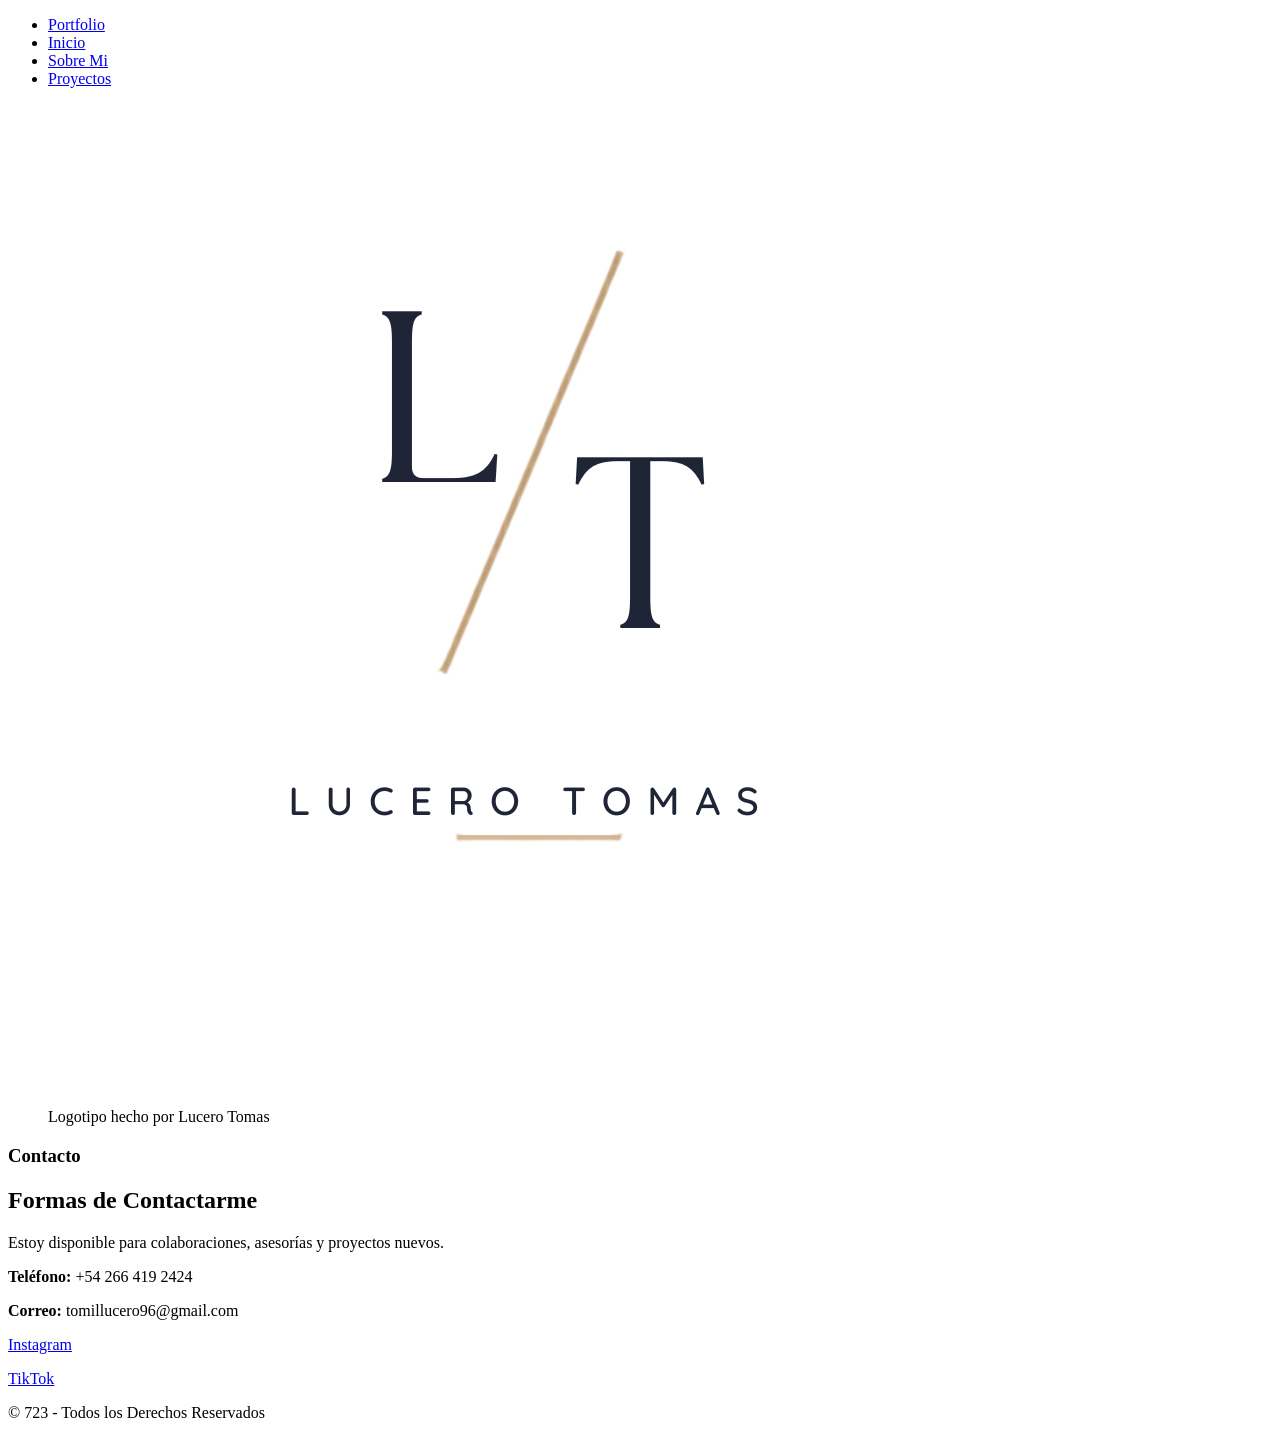
==== pages/contacto.html @ 17ef7643 "merge completado" ====
<!DOCTYPE html>
<html lang="en">
<head>
    <meta charset="UTF-8">
    <meta name="viewport" content="width=device-width, initial-scale=1.0">
    <title>Contacto</title>
</head>
  <body>
    
  <header>

   <nav>
      <ul>

       <li><a href="/index.html">Portfolio</a></li>
       <li><a href="/pages/inicio.html">Inicio</a></li>
       <li><a href="/pages/sobre-mi.html">Sobre Mi</a></li>
       <li><a href="/pages/proyectos.html">Proyectos</a></li>

     </ul>
</nav>

   <figure>

    <img src="/assets/L.png" alt="Logotipo de una L y una t que debajo dice Lucero Tomas">
    <figcaption>Logotipo hecho por Lucero Tomas</figcaption>
 
   </figure>

  </header>

  <main>

    
    <section id="Contacto">

      <article>
        <h1>Contacto</h1>
        <h2>Formas de Contactarme</h2>
        <p>Estoy disponible para colaboraciones, asesorías y proyectos nuevos.</p>
        <p><strong>Teléfono:</strong> +54 266 419 2424</p>
        <p><strong>Correo:</strong> tomillucero96@gmail.com</p>
      </article>
    </section>

  </main>

<footer>

<p><a href="https://www.instagram.com/tomillucero/" target="_blank">Instagram</a></p>
<p><a href="https://www.tiktok.com/@zeetaka_" target="_blank">TikTok</a></p>
<p>&copy; 723 - Todos los Derechos Reservados</p>

</footer>


</body>
</html>
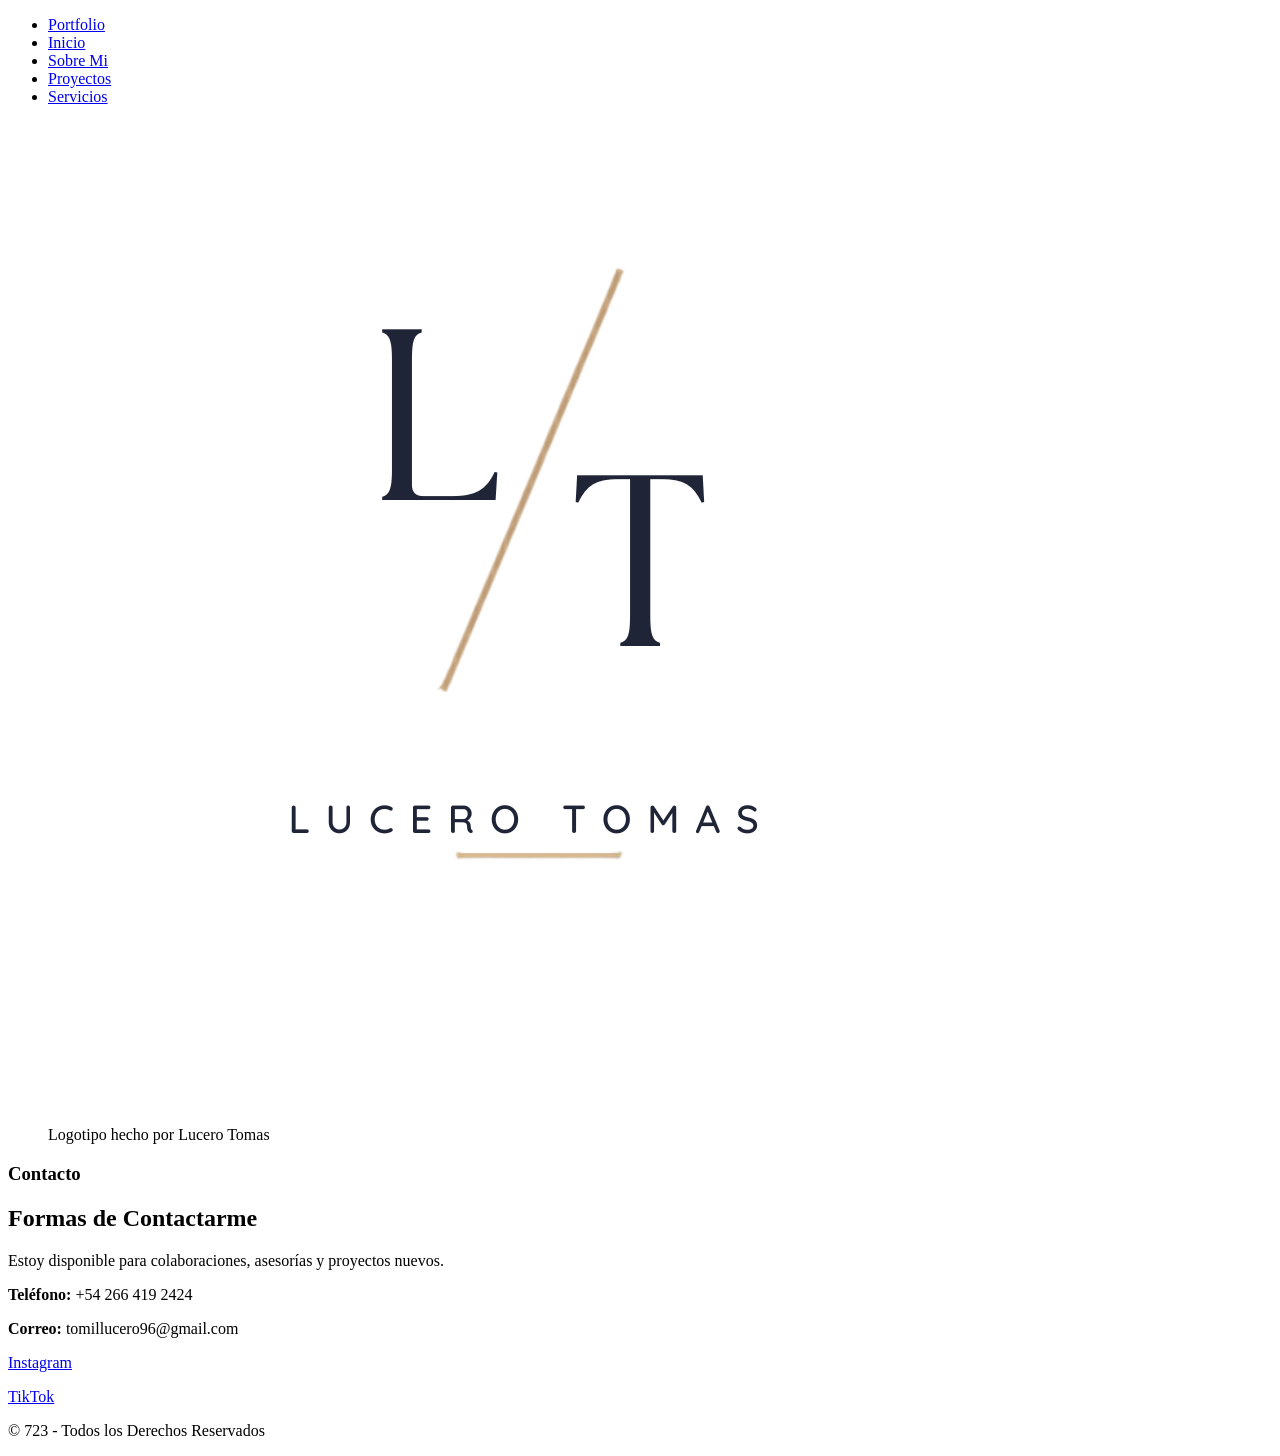
==== commit f248578e: "Sexto commit" ====
--- a/pages/contacto.html
+++ b/pages/contacto.html
@@ -1,39 +1,29 @@
 <!DOCTYPE html>
-<html lang="en">
+<html lang="es">
 <head>
     <meta charset="UTF-8">
     <meta name="viewport" content="width=device-width, initial-scale=1.0">
     <title>Contacto</title>
+    <link rel="stylesheet" href="../css/style.css">
 </head>
-  <body>
-    
-  <header>
-
-   <nav>
-      <ul>
-
-       <li><a href="/index.html">Portfolio</a></li>
-       <li><a href="/pages/inicio.html">Inicio</a></li>
-       <li><a href="/pages/sobre-mi.html">Sobre Mi</a></li>
-       <li><a href="/pages/proyectos.html">Proyectos</a></li>
-
-     </ul>
-</nav>
-
-   <figure>
-
-    <img src="/assets/L.png" alt="Logotipo de una L y una t que debajo dice Lucero Tomas">
-    <figcaption>Logotipo hecho por Lucero Tomas</figcaption>
- 
-   </figure>
-
+<body>
+  <header class="site-header">
+    <nav class="site-nav">
+      <ul class="nav-list">
+        <li><a href="../index.html">Portfolio</a></li>
+        <li><a href="inicio.html">Inicio</a></li>
+        <li><a href="sobre-mi.html">Sobre Mi</a></li>
+        <li><a href="proyectos.html">Proyectos</a></li>
+        <li><a href="servicios.html">Servicios</a></li>
+      </ul>
+    </nav>
+    <figure>
+      <img src="../assets/L.png" alt="Logotipo de una L y una t que debajo dice Lucero Tomas">
+      <figcaption>Logotipo hecho por Lucero Tomas</figcaption>
+    </figure>
   </header>
-
   <main>
-
-    
-    <section id="Contacto">
-
+    <section class="section section-contacto">
       <article>
         <h1>Contacto</h1>
         <h2>Formas de Contactarme</h2>
@@ -42,17 +32,11 @@
         <p><strong>Correo:</strong> tomillucero96@gmail.com</p>
       </article>
     </section>
-
   </main>
-
-<footer>
-
-<p><a href="https://www.instagram.com/tomillucero/" target="_blank">Instagram</a></p>
-<p><a href="https://www.tiktok.com/@zeetaka_" target="_blank">TikTok</a></p>
-<p>&copy; 723 - Todos los Derechos Reservados</p>
-
-</footer>
-
-
+  <footer>
+    <p><a href="https://www.instagram.com/tomillucero/" target="_blank">Instagram</a></p>
+    <p><a href="https://www.tiktok.com/@zeetaka_" target="_blank">TikTok</a></p>
+    <p>&copy; 723 - Todos los Derechos Reservados</p>
+  </footer>
 </body>
 </html>
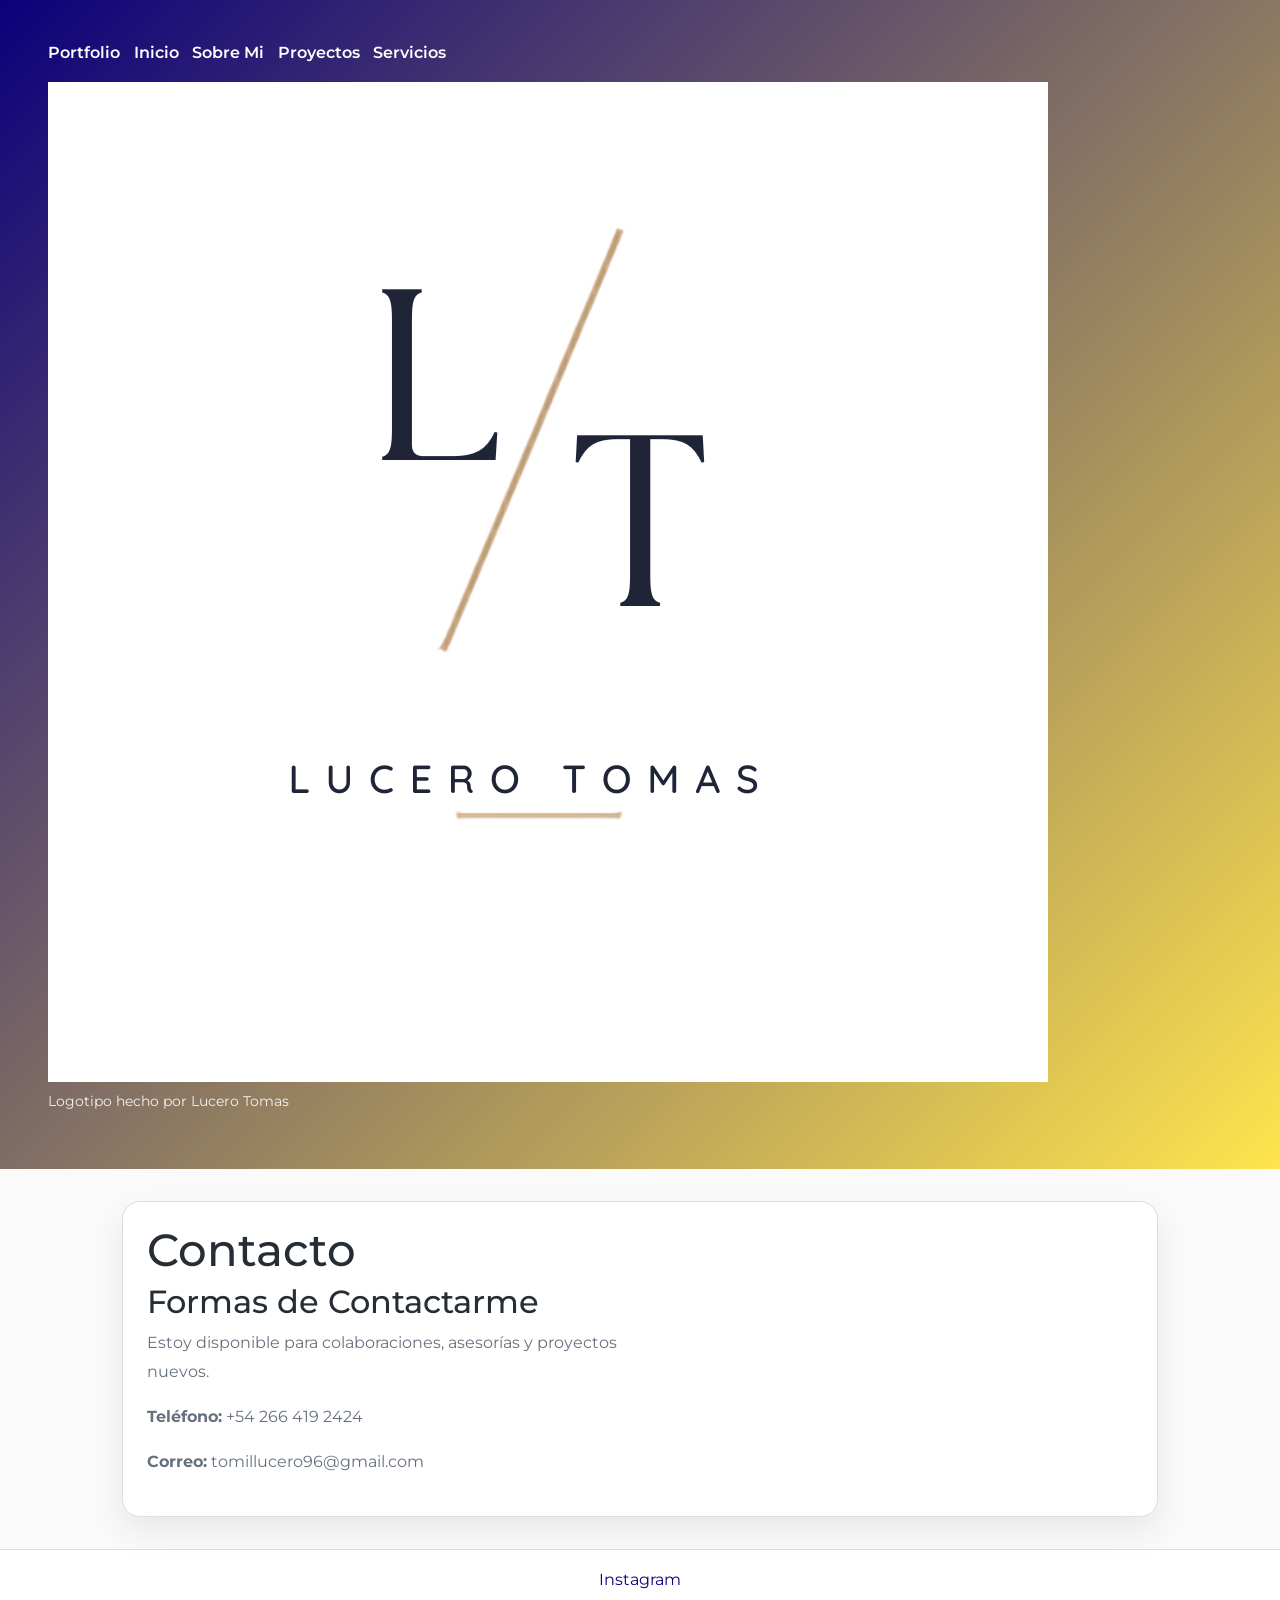
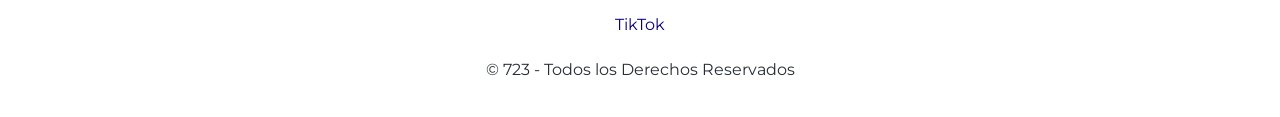
==== commit 96487629: "pseudoclases y bootstrap" ====
--- a/pages/contacto.html
+++ b/pages/contacto.html
@@ -4,9 +4,14 @@
     <meta charset="UTF-8">
     <meta name="viewport" content="width=device-width, initial-scale=1.0">
     <title>Contacto</title>
+    <!--BOOTSTRAP-->
+    <link href="https://cdn.jsdelivr.net/npm/bootstrap@5.3.8/dist/css/bootstrap.min.css" rel="stylesheet" integrity="sha384-sRIl4kxILFvY47J16cr9ZwB07vP4J8+LH7qKQnuqkuIAvNWLzeN8tE5YBujZqJLB" crossorigin="anonymous">
+    <!--CSS-->
     <link rel="stylesheet" href="../css/style.css">
 </head>
 <body>
+  <!--BOOTSTRAP-->
+  <script src="https://cdn.jsdelivr.net/npm/bootstrap@5.3.8/dist/js/bootstrap.bundle.min.js" integrity="sha384-FKyoEForCGlyvwx9Hj09JcYn3nv7wiPVlz7YYwJrWVcXK/BmnVDxM+D2scQbITxI" crossorigin="anonymous"></script>
   <header class="site-header">
     <nav class="site-nav">
       <ul class="nav-list">
--- a/css/style.css
+++ b/css/style.css
@@ -0,0 +1,272 @@
+﻿@import url('https://fonts.googleapis.com/css2?family=Montserrat:ital,wght@0,100..900;1,100..900&display=swap');
+
+* {
+    margin: 0;
+    padding: 0;
+    box-sizing: border-box;
+}
+
+:root {
+    --primary-color: hsl(246, 100%, 24%);
+    --secondary-color: hsl(51, 100%, 65%);
+    --bg-light: hsl(0, 0%, 98%);
+    --bg-surface: hsl(0, 0%, 100%);
+    --text-color: hsl(214, 15%, 18%);
+    --muted-text: hsl(214, 11%, 45%);
+    --border-color: hsl(0, 0%, 87%);
+    --shadow-color: rgba(0, 0, 0, 0.08);
+}
+
+html,
+body {
+    min-height: 100%;
+    font-family: "Montserrat", sans-serif;
+    background-color: var(--bg-light);
+    color: var(--text-color);
+}
+
+body {
+    line-height: 1.6;
+}
+
+p {
+    font-size: 1rem;
+    line-height: 1.8;
+    margin: 0 0 1rem;
+}
+
+img {
+    max-width: 100%;
+    height: auto;
+    display: block;
+}
+
+a {
+    color: var(--primary-color);
+    text-decoration: none;
+}
+
+.site-header {
+    display: flex;
+    flex-wrap: wrap;
+    align-items: center;
+    justify-content: space-between;
+    gap: 1rem;
+    background: linear-gradient(135deg, var(--primary-color), var(--secondary-color));
+    color: white;
+    padding: 1.5rem;
+}
+
+.site-header figure {
+    width: min(240px, 100%);
+}
+
+.site-header figcaption {
+    margin-top: 0.5rem;
+    font-size: 0.9rem;
+    color: rgba(255, 255, 255, 0.9);
+}
+
+.site-nav {
+    flex: 1 1 240px;
+}
+
+.site-nav .nav-list {
+    display: flex;
+    flex-wrap: wrap;
+    gap: 0.85rem;
+    list-style: none;
+    margin: 0;
+    padding: 0;
+}
+
+.site-nav .nav-list a {
+    color: white;
+    font-weight: 600;
+}
+
+main {
+    width: min(1100px, 100%);
+    margin: 0 auto;
+    padding: 1.5rem;
+    display: flex;
+    flex-direction: column;
+    gap: 1.75rem;
+}
+
+.section {
+    display: flex;
+    flex-direction: column;
+    gap: 1.5rem;
+    background-color: var(--bg-surface);
+    border: 1px solid var(--border-color);
+    border-radius: 18px;
+    box-shadow: 0 14px 35px var(--shadow-color);
+    padding: 1.5rem;
+}
+
+.section h1,
+.section h2,
+.section h3,
+.section h4,
+.section h5,
+.section h6 {
+    margin-top: 0;
+}
+
+.section h1 {
+    font-size: clamp(2rem, 4vw, 2.8rem);
+    line-height: 1.1;
+}
+
+.section h2 {
+    font-size: clamp(1.4rem, 2.5vw, 2rem);
+    line-height: 1.2;
+}
+
+.section h3 {
+    font-size: 1.3rem;
+    line-height: 1.3;
+}
+
+.section p {
+    color: var(--muted-text);
+}
+
+.section-intro,
+.section-sobre-mi {
+    display: grid;
+    gap: 1.5rem;
+    grid-template-areas:
+        "heading"
+        "intro";
+}
+
+.section-intro h1,
+.section-sobre-mi article h1 {
+    grid-area: heading;
+}
+
+.section-intro article,
+.section-sobre-mi article {
+    grid-area: intro;
+}
+
+.section-sobre-mi {
+    grid-template-areas:
+        "text"
+        "image";
+}
+
+.section-sobre-mi figure {
+    grid-area: image;
+}
+
+.section-image {
+    display: flex;
+    flex-wrap: wrap;
+    gap: 2.5rem;
+    align-items: center;
+}
+
+.section-image article,
+.section-image figure {
+    flex: 1 1 min(260px, 100%);
+}
+
+.section-habilidades {
+    display: grid;
+    gap: 2.5rem;
+}
+
+.section-habilidades h3 {
+    margin-bottom: 0.35rem;
+}
+
+footer {
+    background-color: var(--bg-surface);
+    border-top: 1px solid var(--border-color);
+    padding: 1rem;
+    text-align: center;
+}
+
+footer a {
+    color: var(--primary-color);
+}
+
+@media (min-width: 768px) {
+    .site-header {
+        padding: 2rem;
+    }
+
+    .site-nav .nav-list {
+        justify-content: flex-start;
+    }
+
+    .section-image {
+        align-items: stretch;
+    }
+}
+
+@media (min-width: 1024px) {
+    main {
+        padding: 2rem;
+    }
+
+    .site-header {
+        padding: 2.5rem 3rem;
+    }
+
+    .site-header figure {
+        width: auto;
+    }
+
+    .section-intro {
+        grid-template-columns: 1.2fr 0.9fr;
+        grid-template-areas: "intro heading";
+        align-items: center;
+    }
+
+    .section-sobre-mi {
+        grid-template-columns: 1.2fr 0.95fr;
+        grid-template-areas: "text image";
+        align-items: center;
+    }
+
+    .section-image {
+        flex-wrap: nowrap;
+    }
+
+    .section-image article,
+    .section-image figure {
+        flex: 1;
+    }
+
+    .section-habilidades {
+        grid-template-columns: repeat(2, minmax(240px, 1fr));
+    }
+
+    .section-proyectos {
+        display: grid;
+        grid-template-columns: 1.2fr 0.8fr;
+        gap: 1.5rem;
+        align-items: center;
+    }
+
+    .section-servicios {
+        display: grid;
+        grid-template-columns: repeat(3, minmax(180px, 1fr));
+        gap: 1rem;
+    }
+
+    .section-contacto {
+        display: grid;
+        grid-template-columns: 1fr 1fr;
+        gap: 1.5rem;
+        align-items: center;
+    }
+
+    .section-contacto article {
+        max-width: 100%;
+    }
+}
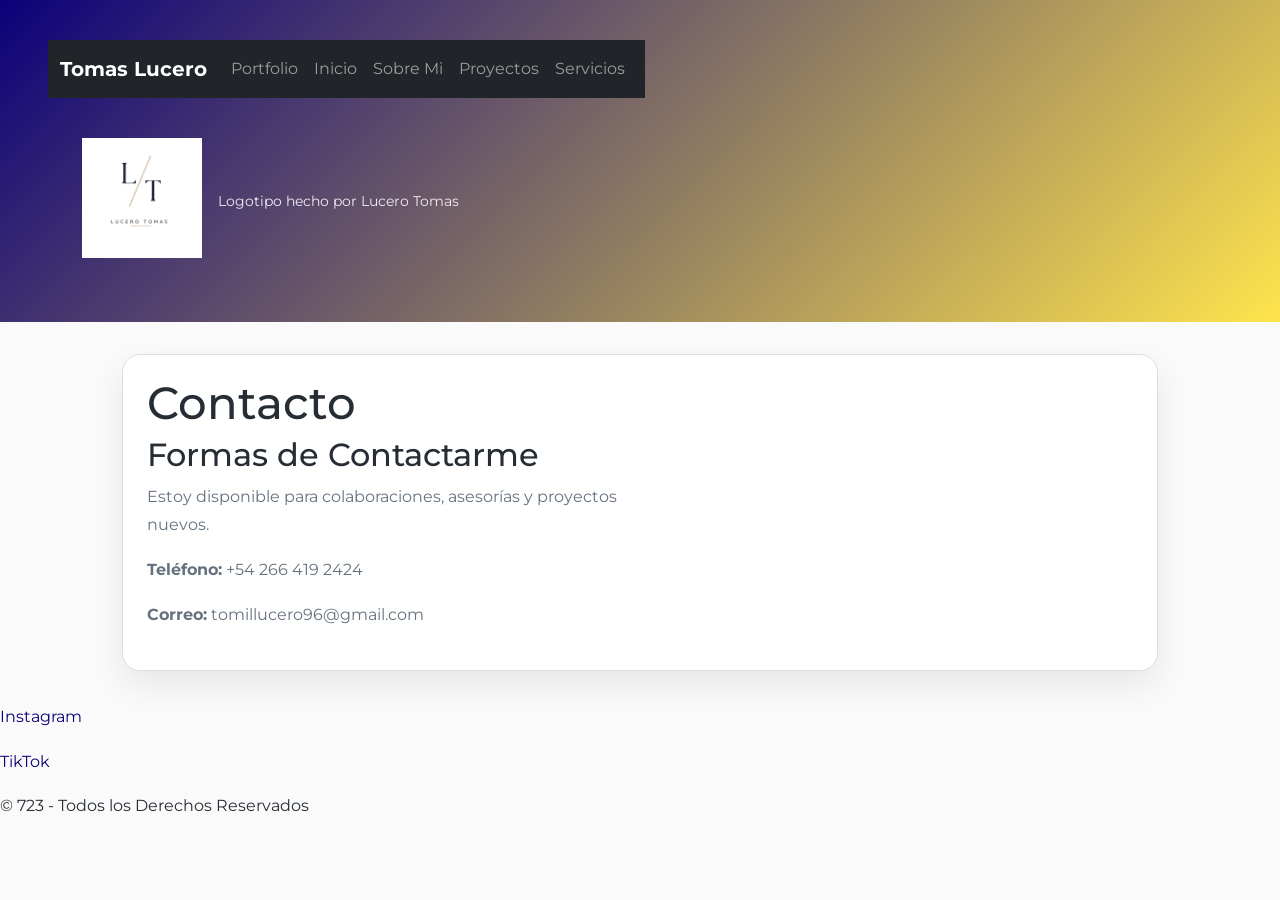
==== commit 7f24fd14: "pseudoclases y bootstrap 1" ====
--- a/pages/contacto.html
+++ b/pages/contacto.html
@@ -10,22 +10,30 @@
     <link rel="stylesheet" href="../css/style.css">
 </head>
 <body>
-  <!--BOOTSTRAP-->
-  <script src="https://cdn.jsdelivr.net/npm/bootstrap@5.3.8/dist/js/bootstrap.bundle.min.js" integrity="sha384-FKyoEForCGlyvwx9Hj09JcYn3nv7wiPVlz7YYwJrWVcXK/BmnVDxM+D2scQbITxI" crossorigin="anonymous"></script>
   <header class="site-header">
-    <nav class="site-nav">
-      <ul class="nav-list">
-        <li><a href="../index.html">Portfolio</a></li>
-        <li><a href="inicio.html">Inicio</a></li>
-        <li><a href="sobre-mi.html">Sobre Mi</a></li>
-        <li><a href="proyectos.html">Proyectos</a></li>
-        <li><a href="servicios.html">Servicios</a></li>
-      </ul>
+    <nav class="navbar navbar-expand-lg navbar-dark bg-dark">
+      <div class="container">
+        <a class="navbar-brand fw-bold" href="../index.html">Tomas Lucero</a>
+        <button class="navbar-toggler" type="button" data-bs-toggle="collapse" data-bs-target="#navbarNav" aria-controls="navbarNav" aria-expanded="false" aria-label="Alternar navegación">
+          <span class="navbar-toggler-icon"></span>
+        </button>
+        <div class="collapse navbar-collapse" id="navbarNav">
+          <ul class="navbar-nav ms-auto">
+            <li class="nav-item"><a class="nav-link" href="../index.html">Portfolio</a></li>
+            <li class="nav-item"><a class="nav-link" href="inicio.html">Inicio</a></li>
+            <li class="nav-item"><a class="nav-link" href="sobre-mi.html">Sobre Mi</a></li>
+            <li class="nav-item"><a class="nav-link" href="proyectos.html">Proyectos</a></li>
+            <li class="nav-item"><a class="nav-link" href="servicios.html">Servicios</a></li>
+          </ul>
+        </div>
+      </div>
     </nav>
-    <figure>
-      <img src="../assets/L.png" alt="Logotipo de una L y una t que debajo dice Lucero Tomas">
-      <figcaption>Logotipo hecho por Lucero Tomas</figcaption>
-    </figure>
+    <div class="container header-brand py-4">
+      <figure class="m-0">
+        <img class="logo-img" src="../assets/L.png" alt="Logotipo de una L y una t que debajo dice Lucero Tomas">
+        <figcaption>Logotipo hecho por Lucero Tomas</figcaption>
+      </figure>
+    </div>
   </header>
   <main>
     <section class="section section-contacto">
@@ -43,5 +51,7 @@
     <p><a href="https://www.tiktok.com/@zeetaka_" target="_blank">TikTok</a></p>
     <p>&copy; 723 - Todos los Derechos Reservados</p>
   </footer>
+  <!--BOOTSTRAP-->
+  <script src="https://cdn.jsdelivr.net/npm/bootstrap@5.3.8/dist/js/bootstrap.bundle.min.js" integrity="sha384-FKyoEForCGlyvwx9Hj09JcYn3nv7wiPVlz7YYwJrWVcXK/BmnVDxM+D2scQbITxI" crossorigin="anonymous"></script>
 </body>
 </html>
--- a/css/style.css
+++ b/css/style.css
@@ -125,7 +125,7 @@
 }
 
 .section h3 {
-    font-size: 1.3rem;
+    font-size: 1.25rem;
     line-height: 1.3;
 }
 
@@ -183,18 +183,32 @@
     margin-bottom: 0.35rem;
 }
 
-footer {
-    background-color: var(--bg-surface);
-    border-top: 1px solid var(--border-color);
-    padding: 1rem;
-    text-align: center;
-}
-
-footer a {
-    color: var(--primary-color);
-}
-
-@media (min-width: 768px) {
+    .btn-custom {
+        min-width: 160px;
+        border-radius: 999px;
+    }
+
+    .site-header {
+        background: linear-gradient(135deg, var(--primary-color), var(--secondary-color));
+        color: white;
+    }
+
+    .header-brand figure {
+        display: flex;
+        align-items: center;
+        gap: 1rem;
+    }
+
+    .logo-img {
+        max-width: 120px;
+        height: auto;
+    }
+
+    .card-title {
+        font-size: clamp(1.75rem, 2.5vw, 2rem);
+        margin-bottom: 1rem;
+    }
+
     .site-header {
         padding: 2rem;
     }
@@ -206,7 +220,7 @@
     .section-image {
         align-items: stretch;
     }
-}
+
 
 @media (min-width: 1024px) {
     main {
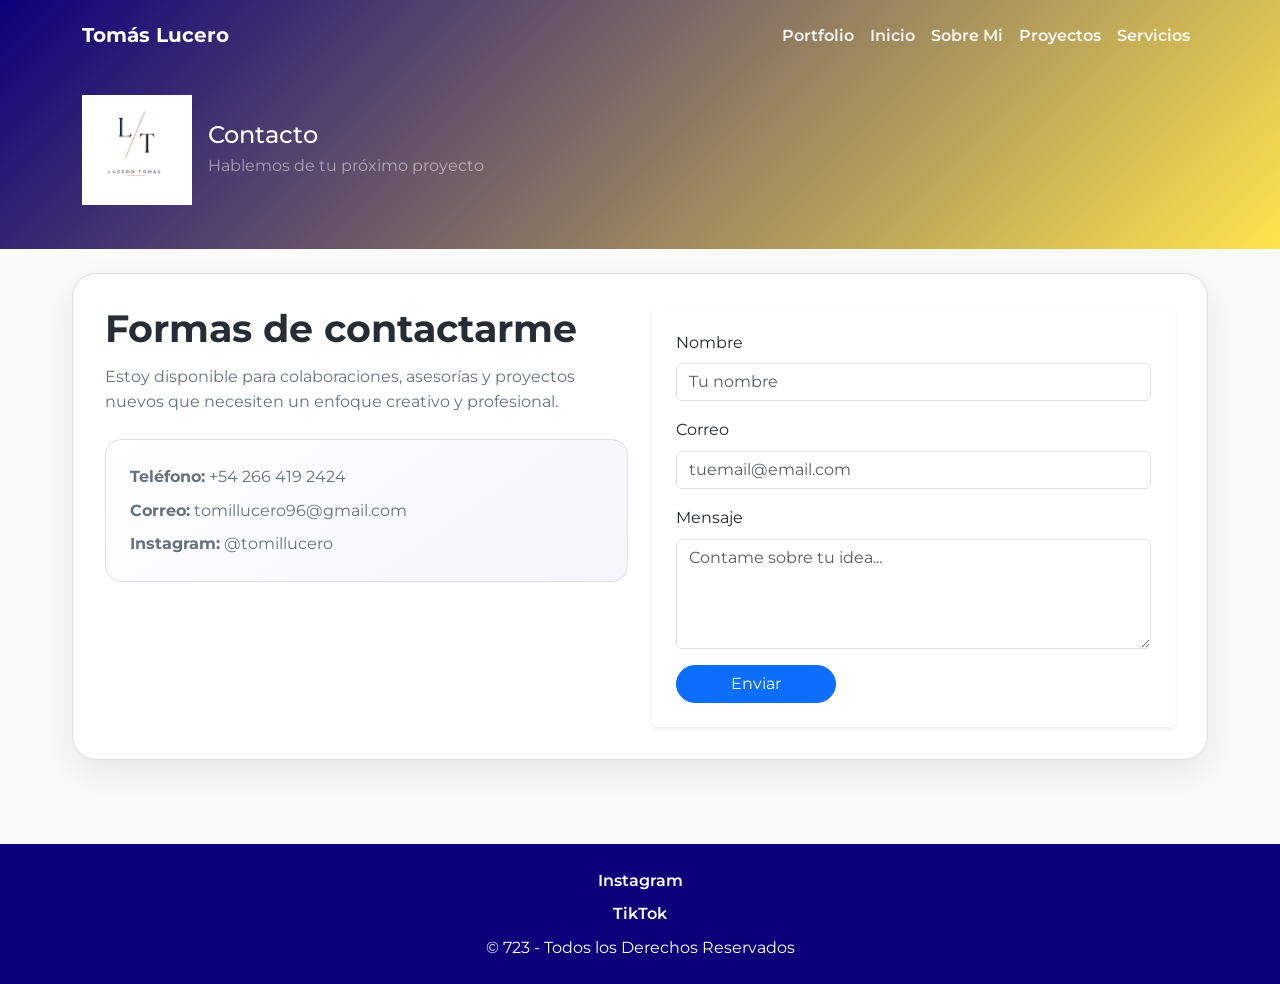
==== commit 254f7d8a: "feat: unify all pages with responsive bootstrap sections" ====
--- a/pages/contacto.html
+++ b/pages/contacto.html
@@ -1,19 +1,17 @@
 <!DOCTYPE html>
 <html lang="es">
 <head>
-    <meta charset="UTF-8">
-    <meta name="viewport" content="width=device-width, initial-scale=1.0">
-    <title>Contacto</title>
-    <!--BOOTSTRAP-->
-    <link href="https://cdn.jsdelivr.net/npm/bootstrap@5.3.8/dist/css/bootstrap.min.css" rel="stylesheet" integrity="sha384-sRIl4kxILFvY47J16cr9ZwB07vP4J8+LH7qKQnuqkuIAvNWLzeN8tE5YBujZqJLB" crossorigin="anonymous">
-    <!--CSS-->
-    <link rel="stylesheet" href="../css/style.css">
+  <meta charset="UTF-8">
+  <meta name="viewport" content="width=device-width, initial-scale=1.0">
+  <title>Contacto</title>
+  <link href="https://cdn.jsdelivr.net/npm/bootstrap@5.3.8/dist/css/bootstrap.min.css" rel="stylesheet" integrity="sha384-sRIl4kxILFvY47J16cr9ZwB07vP4J8+LH7qKQnuqkuIAvNWLzeN8tE5YBujZqJLB" crossorigin="anonymous">
+  <link rel="stylesheet" href="../css/style.css">
 </head>
 <body>
   <header class="site-header">
-    <nav class="navbar navbar-expand-lg navbar-dark bg-dark">
+    <nav class="navbar navbar-expand-lg navbar-dark">
       <div class="container">
-        <a class="navbar-brand fw-bold" href="../index.html">Tomas Lucero</a>
+        <a class="navbar-brand fw-bold" href="../index.html">Tomás Lucero</a>
         <button class="navbar-toggler" type="button" data-bs-toggle="collapse" data-bs-target="#navbarNav" aria-controls="navbarNav" aria-expanded="false" aria-label="Alternar navegación">
           <span class="navbar-toggler-icon"></span>
         </button>
@@ -29,29 +27,59 @@
       </div>
     </nav>
     <div class="container header-brand py-4">
-      <figure class="m-0">
-        <img class="logo-img" src="../assets/L.png" alt="Logotipo de una L y una t que debajo dice Lucero Tomas">
-        <figcaption>Logotipo hecho por Lucero Tomas</figcaption>
-      </figure>
+      <div class="d-flex flex-column flex-md-row align-items-md-center gap-3">
+        <img class="logo-img" src="../assets/L.png" alt="Logotipo de una L y T con texto Lucero Tomas">
+        <div>
+          <h1 class="h4 mb-1">Contacto</h1>
+          <p class="mb-0 text-white-50">Hablemos de tu próximo proyecto</p>
+        </div>
+      </div>
     </div>
   </header>
+
   <main>
-    <section class="section section-contacto">
-      <article>
-        <h1>Contacto</h1>
-        <h2>Formas de Contactarme</h2>
-        <p>Estoy disponible para colaboraciones, asesorías y proyectos nuevos.</p>
-        <p><strong>Teléfono:</strong> +54 266 419 2424</p>
-        <p><strong>Correo:</strong> tomillucero96@gmail.com</p>
-      </article>
+    <section class="section">
+      <div class="row g-4 align-items-start">
+        <div class="col-lg-6">
+          <h2 class="section-title">Formas de contactarme</h2>
+          <p>Estoy disponible para colaboraciones, asesorías y proyectos nuevos que necesiten un enfoque creativo y profesional.</p>
+          <div class="info-card p-4 rounded-4 mt-4">
+            <p class="mb-2"><strong>Teléfono:</strong> +54 266 419 2424</p>
+            <p class="mb-2"><strong>Correo:</strong> tomillucero96@gmail.com</p>
+            <p class="mb-0"><strong>Instagram:</strong> @tomillucero</p>
+          </div>
+        </div>
+        <div class="col-lg-6">
+          <div class="card border-0 shadow-sm">
+            <div class="card-body p-4">
+              <form>
+                <div class="mb-3">
+                  <label for="nombre" class="form-label">Nombre</label>
+                  <input type="text" class="form-control" id="nombre" placeholder="Tu nombre">
+                </div>
+                <div class="mb-3">
+                  <label for="correo" class="form-label">Correo</label>
+                  <input type="email" class="form-control" id="correo" placeholder="tuemail@email.com">
+                </div>
+                <div class="mb-3">
+                  <label for="mensaje" class="form-label">Mensaje</label>
+                  <textarea class="form-control" id="mensaje" rows="4" placeholder="Contame sobre tu idea..."></textarea>
+                </div>
+                <button type="submit" class="btn btn-primary btn-custom">Enviar</button>
+              </form>
+            </div>
+          </div>
+        </div>
+      </div>
     </section>
   </main>
-  <footer>
-    <p><a href="https://www.instagram.com/tomillucero/" target="_blank">Instagram</a></p>
-    <p><a href="https://www.tiktok.com/@zeetaka_" target="_blank">TikTok</a></p>
-    <p>&copy; 723 - Todos los Derechos Reservados</p>
+
+  <footer class="footer">
+    <p class="mb-2"><a href="https://www.instagram.com/tomillucero/" target="_blank">Instagram</a></p>
+    <p class="mb-2"><a href="https://www.tiktok.com/@zeetaka_" target="_blank">TikTok</a></p>
+    <p class="mb-0">&copy; 723 - Todos los Derechos Reservados</p>
   </footer>
-  <!--BOOTSTRAP-->
+
   <script src="https://cdn.jsdelivr.net/npm/bootstrap@5.3.8/dist/js/bootstrap.bundle.min.js" integrity="sha384-FKyoEForCGlyvwx9Hj09JcYn3nv7wiPVlz7YYwJrWVcXK/BmnVDxM+D2scQbITxI" crossorigin="anonymous"></script>
 </body>
 </html>
--- a/css/style.css
+++ b/css/style.css
@@ -1,286 +1,159 @@
-﻿@import url('https://fonts.googleapis.com/css2?family=Montserrat:ital,wght@0,100..900;1,100..900&display=swap');
+﻿@import url('https://fonts.googleapis.com/css2?family=Montserrat:wght@400;500;600;700;800&display=swap');
 
 * {
-    margin: 0;
-    padding: 0;
-    box-sizing: border-box;
+  box-sizing: border-box;
+  margin: 0;
+  padding: 0;
 }
 
 :root {
-    --primary-color: hsl(246, 100%, 24%);
-    --secondary-color: hsl(51, 100%, 65%);
-    --bg-light: hsl(0, 0%, 98%);
-    --bg-surface: hsl(0, 0%, 100%);
-    --text-color: hsl(214, 15%, 18%);
-    --muted-text: hsl(214, 11%, 45%);
-    --border-color: hsl(0, 0%, 87%);
-    --shadow-color: rgba(0, 0, 0, 0.08);
+  --primary-color: hsl(246, 100%, 24%);
+  --secondary-color: hsl(51, 100%, 65%);
+  --bg-light: hsl(0, 0%, 98%);
+  --bg-surface: hsl(0, 0%, 100%);
+  --text-color: hsl(214, 15%, 18%);
+  --muted-text: hsl(214, 11%, 45%);
+  --border-color: hsl(0, 0%, 87%);
+  --shadow-color: rgba(0, 0, 0, 0.08);
 }
 
 html,
 body {
-    min-height: 100%;
-    font-family: "Montserrat", sans-serif;
-    background-color: var(--bg-light);
-    color: var(--text-color);
+  min-height: 100%;
+  font-family: "Montserrat", sans-serif;
+  background-color: var(--bg-light);
+  color: var(--text-color);
 }
 
 body {
-    line-height: 1.6;
-}
-
-p {
-    font-size: 1rem;
-    line-height: 1.8;
-    margin: 0 0 1rem;
+  line-height: 1.6;
 }
 
 img {
-    max-width: 100%;
-    height: auto;
-    display: block;
+  display: block;
+  max-width: 100%;
+  height: auto;
 }
 
 a {
-    color: var(--primary-color);
-    text-decoration: none;
+  color: var(--primary-color);
+  text-decoration: none;
+}
+
+main {
+  width: min(1200px, 100%);
+  margin: 0 auto;
+  padding: 1rem 1rem 2rem;
 }
 
 .site-header {
-    display: flex;
-    flex-wrap: wrap;
-    align-items: center;
-    justify-content: space-between;
-    gap: 1rem;
-    background: linear-gradient(135deg, var(--primary-color), var(--secondary-color));
-    color: white;
-    padding: 1.5rem;
+  background: linear-gradient(135deg, var(--primary-color), var(--secondary-color));
+  color: #fff;
+  padding: 0 0 1.25rem;
 }
 
-.site-header figure {
-    width: min(240px, 100%);
+.navbar {
+  padding-top: 0.9rem;
+  padding-bottom: 0.9rem;
 }
 
-.site-header figcaption {
-    margin-top: 0.5rem;
-    font-size: 0.9rem;
-    color: rgba(255, 255, 255, 0.9);
+.navbar-dark .navbar-nav .nav-link {
+  color: rgba(255, 255, 255, 0.92);
+  font-weight: 600;
 }
 
-.site-nav {
-    flex: 1 1 240px;
+.navbar-dark .navbar-nav .nav-link:hover,
+.navbar-dark .navbar-nav .nav-link:focus {
+  color: #fff;
 }
 
-.site-nav .nav-list {
-    display: flex;
-    flex-wrap: wrap;
-    gap: 0.85rem;
-    list-style: none;
-    margin: 0;
-    padding: 0;
+.logo-img {
+  max-width: 110px;
+  height: auto;
 }
 
-.site-nav .nav-list a {
-    color: white;
-    font-weight: 600;
+.header-brand {
+  padding-top: 1rem;
 }
 
-main {
-    width: min(1100px, 100%);
-    margin: 0 auto;
-    padding: 1.5rem;
-    display: flex;
-    flex-direction: column;
-    gap: 1.75rem;
+.header-brand figure {
+  margin: 0;
+}
+
+.header-brand figcaption {
+  margin-top: 0.5rem;
+  color: rgba(255, 255, 255, 0.85);
+  font-size: 0.95rem;
 }
 
 .section {
-    display: flex;
-    flex-direction: column;
-    gap: 1.5rem;
-    background-color: var(--bg-surface);
-    border: 1px solid var(--border-color);
-    border-radius: 18px;
-    box-shadow: 0 14px 35px var(--shadow-color);
-    padding: 1.5rem;
+  background-color: var(--bg-surface);
+  border: 1px solid var(--border-color);
+  border-radius: 24px;
+  box-shadow: 0 14px 35px var(--shadow-color);
+  padding: 1.25rem;
+  margin-bottom: 1.25rem;
 }
 
-.section h1,
-.section h2,
-.section h3,
-.section h4,
-.section h5,
-.section h6 {
-    margin-top: 0;
+.section-title {
+  font-size: clamp(1.6rem, 2.8vw, 2.2rem);
+  font-weight: 700;
+  line-height: 1.2;
+  margin-bottom: 0.75rem;
 }
 
-.section h1 {
-    font-size: clamp(2rem, 4vw, 2.8rem);
-    line-height: 1.1;
+.section p,
+.section li {
+  color: var(--muted-text);
 }
 
-.section h2 {
-    font-size: clamp(1.4rem, 2.5vw, 2rem);
-    line-height: 1.2;
+.info-card {
+  background: linear-gradient(145deg, rgba(255, 255, 255, 0.96), rgba(244, 244, 250, 0.95));
+  border: 1px solid var(--border-color);
 }
 
-.section h3 {
-    font-size: 1.25rem;
-    line-height: 1.3;
+.btn-custom {
+  min-width: 160px;
+  border-radius: 999px;
 }
 
-.section p {
-    color: var(--muted-text);
+.footer {
+  background: var(--primary-color);
+  color: #fff;
+  text-align: center;
+  padding: 1.5rem 1rem;
+  margin-top: 1.5rem;
 }
 
-.section-intro,
-.section-sobre-mi {
-    display: grid;
-    gap: 1.5rem;
-    grid-template-areas:
-        "heading"
-        "intro";
+.footer a {
+  color: #fff;
+  font-weight: 600;
 }
 
-.section-intro h1,
-.section-sobre-mi article h1 {
-    grid-area: heading;
+.footer a:hover {
+  color: var(--secondary-color);
 }
 
-.section-intro article,
-.section-sobre-mi article {
-    grid-area: intro;
+@media (min-width: 768px) {
+  main {
+    padding: 1.25rem 1.5rem 2.25rem;
+  }
+
+  .section {
+    padding: 1.75rem;
+  }
 }
 
-.section-sobre-mi {
-    grid-template-areas:
-        "text"
-        "image";
+@media (min-width: 992px) {
+  main {
+    padding: 1.5rem 2rem 2.5rem;
+  }
+
+  .section {
+    padding: 2rem;
+  }
+
+  .section-title {
+    font-size: 2.4rem;
+  }
 }
-
-.section-sobre-mi figure {
-    grid-area: image;
-}
-
-.section-image {
-    display: flex;
-    flex-wrap: wrap;
-    gap: 2.5rem;
-    align-items: center;
-}
-
-.section-image article,
-.section-image figure {
-    flex: 1 1 min(260px, 100%);
-}
-
-.section-habilidades {
-    display: grid;
-    gap: 2.5rem;
-}
-
-.section-habilidades h3 {
-    margin-bottom: 0.35rem;
-}
-
-    .btn-custom {
-        min-width: 160px;
-        border-radius: 999px;
-    }
-
-    .site-header {
-        background: linear-gradient(135deg, var(--primary-color), var(--secondary-color));
-        color: white;
-    }
-
-    .header-brand figure {
-        display: flex;
-        align-items: center;
-        gap: 1rem;
-    }
-
-    .logo-img {
-        max-width: 120px;
-        height: auto;
-    }
-
-    .card-title {
-        font-size: clamp(1.75rem, 2.5vw, 2rem);
-        margin-bottom: 1rem;
-    }
-
-    .site-header {
-        padding: 2rem;
-    }
-
-    .site-nav .nav-list {
-        justify-content: flex-start;
-    }
-
-    .section-image {
-        align-items: stretch;
-    }
-
-
-@media (min-width: 1024px) {
-    main {
-        padding: 2rem;
-    }
-
-    .site-header {
-        padding: 2.5rem 3rem;
-    }
-
-    .site-header figure {
-        width: auto;
-    }
-
-    .section-intro {
-        grid-template-columns: 1.2fr 0.9fr;
-        grid-template-areas: "intro heading";
-        align-items: center;
-    }
-
-    .section-sobre-mi {
-        grid-template-columns: 1.2fr 0.95fr;
-        grid-template-areas: "text image";
-        align-items: center;
-    }
-
-    .section-image {
-        flex-wrap: nowrap;
-    }
-
-    .section-image article,
-    .section-image figure {
-        flex: 1;
-    }
-
-    .section-habilidades {
-        grid-template-columns: repeat(2, minmax(240px, 1fr));
-    }
-
-    .section-proyectos {
-        display: grid;
-        grid-template-columns: 1.2fr 0.8fr;
-        gap: 1.5rem;
-        align-items: center;
-    }
-
-    .section-servicios {
-        display: grid;
-        grid-template-columns: repeat(3, minmax(180px, 1fr));
-        gap: 1rem;
-    }
-
-    .section-contacto {
-        display: grid;
-        grid-template-columns: 1fr 1fr;
-        gap: 1.5rem;
-        align-items: center;
-    }
-
-    .section-contacto article {
-        max-width: 100%;
-    }
-}
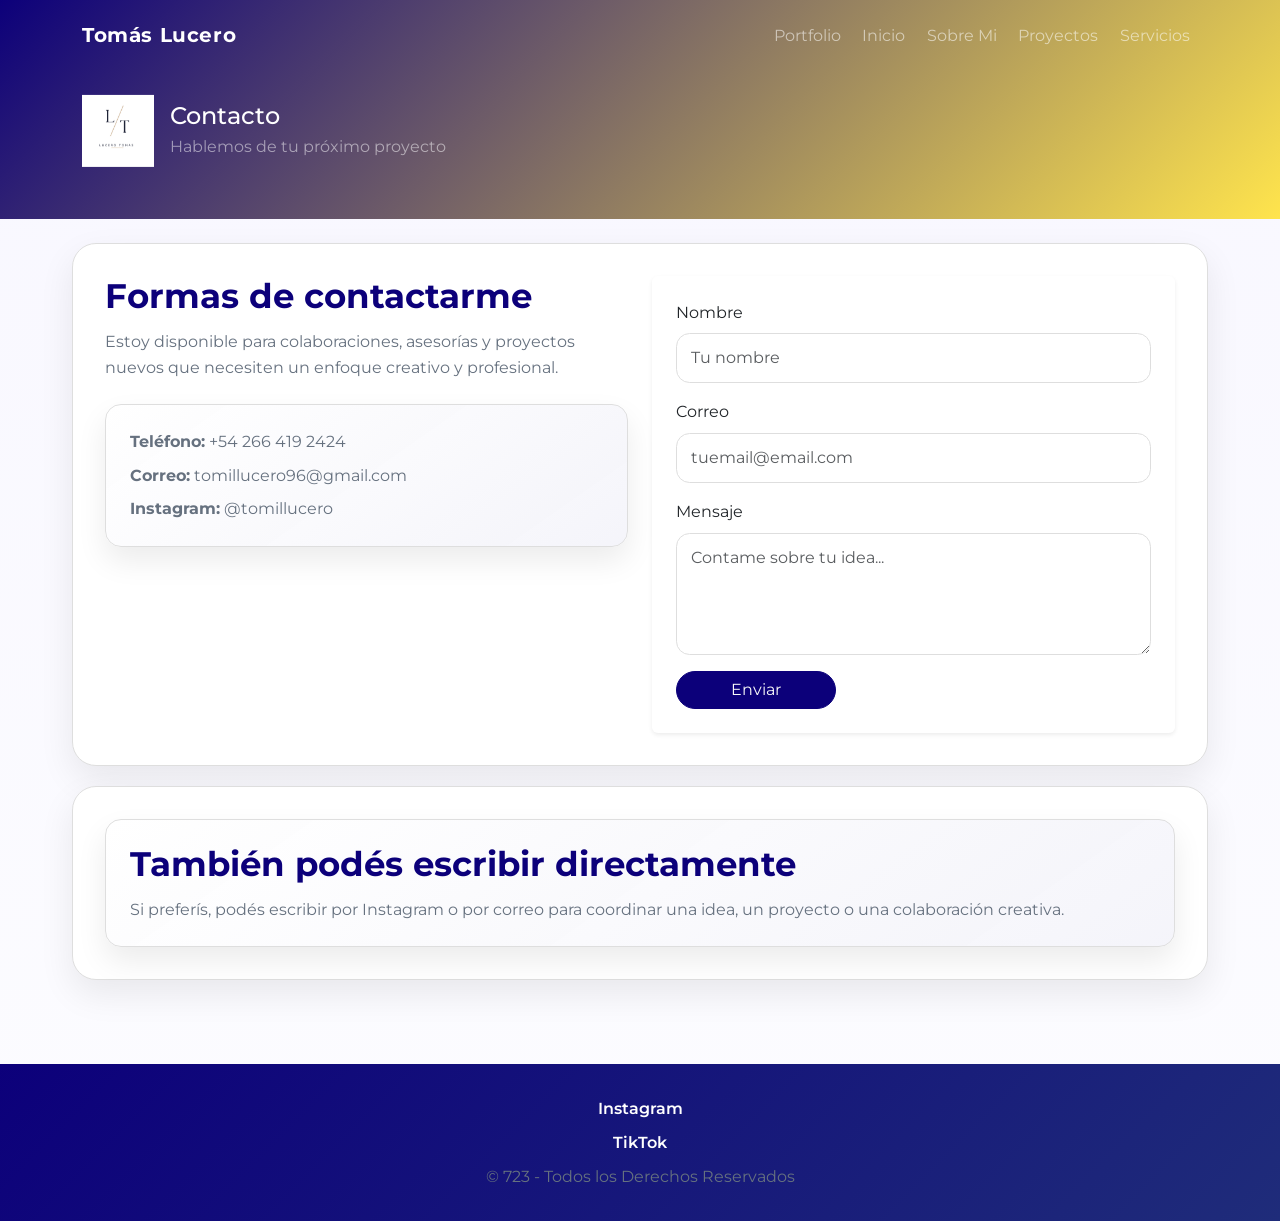
==== commit ef355b61: "animaciones" ====
--- a/pages/contacto.html
+++ b/pages/contacto.html
@@ -5,6 +5,7 @@
   <meta name="viewport" content="width=device-width, initial-scale=1.0">
   <title>Contacto</title>
   <link href="https://cdn.jsdelivr.net/npm/bootstrap@5.3.8/dist/css/bootstrap.min.css" rel="stylesheet" integrity="sha384-sRIl4kxILFvY47J16cr9ZwB07vP4J8+LH7qKQnuqkuIAvNWLzeN8tE5YBujZqJLB" crossorigin="anonymous">
+  <link rel="stylesheet" href="https://unpkg.com/aos@2.3.4/dist/aos.css">
   <link rel="stylesheet" href="../css/style.css">
 </head>
 <body>
@@ -38,19 +39,19 @@
   </header>
 
   <main>
-    <section class="section">
+    <section class="section" data-aos="fade-up">
       <div class="row g-4 align-items-start">
         <div class="col-lg-6">
           <h2 class="section-title">Formas de contactarme</h2>
           <p>Estoy disponible para colaboraciones, asesorías y proyectos nuevos que necesiten un enfoque creativo y profesional.</p>
-          <div class="info-card p-4 rounded-4 mt-4">
+          <div class="info-card p-4 rounded-4 mt-4" data-aos="zoom-in">
             <p class="mb-2"><strong>Teléfono:</strong> +54 266 419 2424</p>
             <p class="mb-2"><strong>Correo:</strong> tomillucero96@gmail.com</p>
             <p class="mb-0"><strong>Instagram:</strong> @tomillucero</p>
           </div>
         </div>
         <div class="col-lg-6">
-          <div class="card border-0 shadow-sm">
+          <div class="card border-0 shadow-sm" data-aos="fade-left">
             <div class="card-body p-4">
               <form>
                 <div class="mb-3">
@@ -72,6 +73,13 @@
         </div>
       </div>
     </section>
+
+    <section class="section" data-aos="fade-up">
+      <div class="info-card p-4 rounded-4">
+        <h3 class="section-title">También podés escribir directamente</h3>
+        <p class="mb-0">Si preferís, podés escribir por Instagram o por correo para coordinar una idea, un proyecto o una colaboración creativa.</p>
+      </div>
+    </section>
   </main>
 
   <footer class="footer">
@@ -81,5 +89,9 @@
   </footer>
 
   <script src="https://cdn.jsdelivr.net/npm/bootstrap@5.3.8/dist/js/bootstrap.bundle.min.js" integrity="sha384-FKyoEForCGlyvwx9Hj09JcYn3nv7wiPVlz7YYwJrWVcXK/BmnVDxM+D2scQbITxI" crossorigin="anonymous"></script>
+  <script src="https://unpkg.com/aos@2.3.4/dist/aos.js"></script>
+  <script>
+    AOS.init({ duration: 800, once: true, offset: 80 });
+  </script>
 </body>
 </html>
